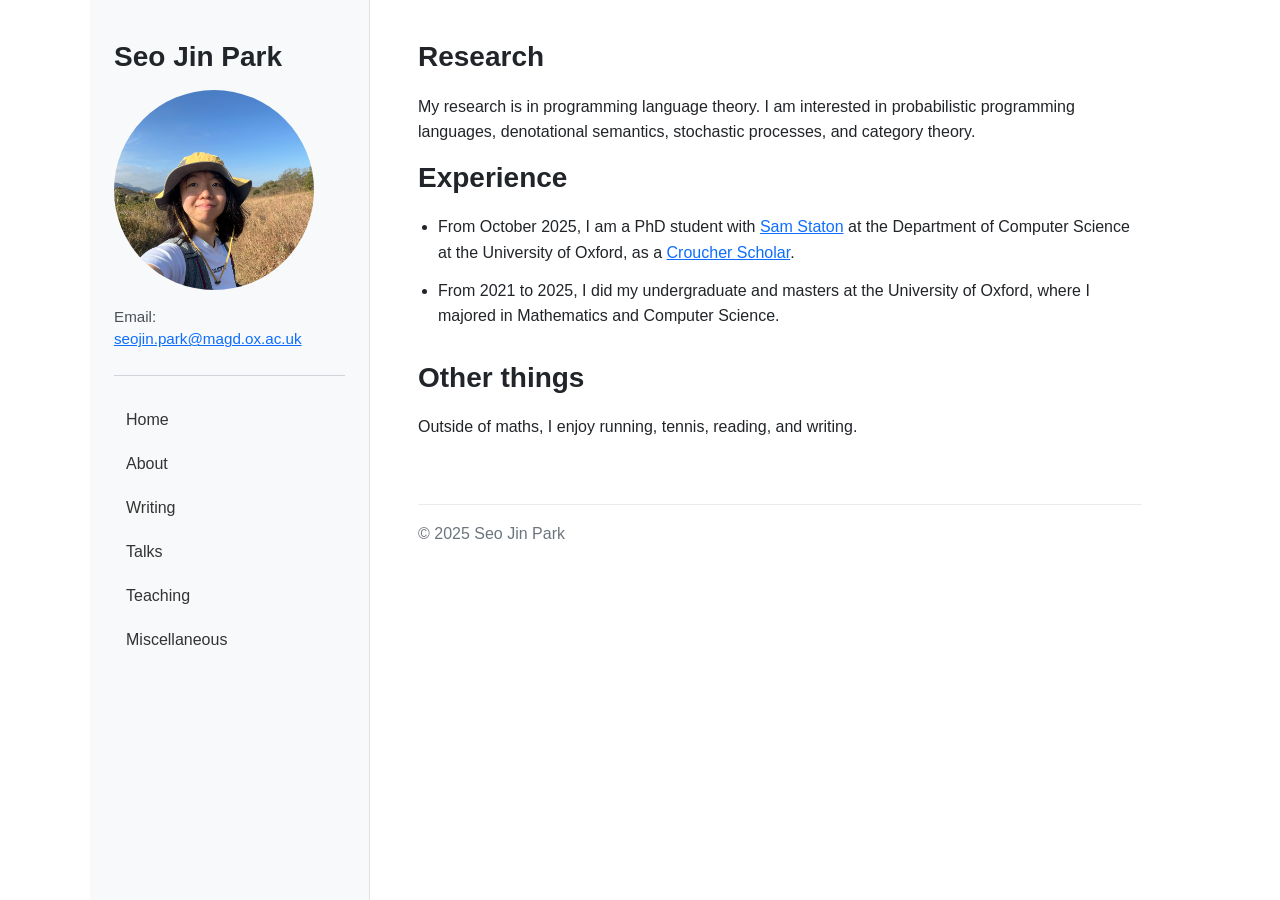
==== about.html @ 9e7c40e5 "updated website" ====
<!DOCTYPE html>
<html lang="en" dir="ltr">
    <head>
        <meta charset="utf-8">
        <meta name="viewport" content="width=device-width, initial-scale=1">
        <link href="https://cdn.jsdelivr.net/npm/bootstrap@5.1.3/dist/css/bootstrap.min.css" rel="stylesheet">
        <script src="https://cdn.jsdelivr.net/npm/bootstrap@5.1.3/dist/js/bootstrap.bundle.min.js"></script>
        <title>Seo Jin Park</title>
        <meta name="google-site-verification" content="sDeYy9p9vc_cwOv38w6abK2fDcySjNankZboPrDuh5E" />
        <link rel="stylesheet" href="style.css">
    </head>
    <body>
        <!-- 1. Enclose everything in layout-container (Controls side margins and centering) -->
        <div class="layout-container">
            
            <!-- Left Sidebar -->
            <nav class="sidebar">
                <div class="profile-section">
                    <h1>Seo Jin Park</h1>
                    <img src="images/profile.jpeg" alt="Seo Jin Park" class="profile-img">
                    <p>Email: <a href="mailto:seojin.park@magd.ox.ac.uk">seojin.park@magd.ox.ac.uk</a></p>
                </div>

                <hr>

                <ul class="nav flex-column sidebar-nav">
                    <li class="nav-item"><a class="nav-link" href="home.html">Home</a></li>
                    <li class="nav-item"><a class="nav-link" href="about.html">About</a></li>
                    <li class="nav-item"><a class="nav-link" href="writing.html">Writing</a></li>
                    <li class="nav-item"><a class="nav-link" href="talks.html">Talks</a></li>
                    <li class="nav-item"><a class="nav-link" href="teaching.html">Teaching</a></li>
                    <li class="nav-item"><a class="nav-link" href="misc.html">Miscellaneous</a></li>
                </ul>
            </nav>

            <!-- Main Content Area -->
            <main class="main-content">
                <h2>Research</h2>
                <p>My research is in programming language theory. I am interested in probabilistic programming languages, denotational semantics, stochastic processes, and category theory.</p>

                <h2>Experience</h2>
                <ul>
                    <li>From October 2025, I am a PhD student with <a href="https://www.cs.ox.ac.uk/people/samuel.staton/main.html">Sam Staton</a> at the Department of Computer Science at the University of Oxford, as a <a href="https://croucher.org.hk/en/fellows-and-scholars/seo-jin-park">Croucher Scholar</a>.</li>
                    <li>From 2021 to 2025, I did my undergraduate and masters at the University of Oxford, where I majored in Mathematics and Computer Science.</li>
                </ul>

                <h2>Other things</h2>
                <p>Outside of maths, I enjoy running, tennis, reading, and writing.</p>

                <footer>
                    <p class="copyright">© 2025 Seo Jin Park</p>
                </footer>
            </main>

        </div>
    </body>
</html>
---- style.css ----
/* ==========================================================================
   Base Page & Layout Setup
   ========================================================================== */

   body {
    margin: 0;
    padding: 0;
    font-family: -apple-system, BlinkMacSystemFont, "Segoe UI", Roboto, "Helvetica Neue", Arial, sans-serif;
    color: #212529;
    background-color: #ffffff;
}

/* Centered container to prevent extreme stretching on large monitors */
.layout-container {
    display: flex;
    max-width: 1100px;
    margin: 0 auto;
    min-height: 100vh;
}

/* ==========================================================================
   Left Sidebar Styling
   ========================================================================== */

.sidebar {
    width: 280px;
    min-width: 280px;
    padding: 2.5rem 1.5rem;
    background-color: #f8f9fa; /* Uniform light grey background */
    border-right: 1px solid #dee2e6;
}

.profile-section h1 {
    font-size: 1.75rem;
    font-weight: 700;
    margin-bottom: 1rem;
}

.profile-img {
  width: 100%;
  max-width: 200px;
  aspect-ratio: 1 / 1;      /* Keeps the image perfectly square */
  object-fit: cover;        /* Prevents image distortion/stretching */
  border-radius: 50%;       /* Makes the square image a perfect circle */
  margin-bottom: 1rem;
  display: block;
}

.profile-section p {
    font-size: 0.95rem;
    margin-bottom: 0.5rem;
    color: #495057;
}

.sidebar hr {
    margin: 1.5rem 0;
    border-top: 1px solid #ced4da;
    opacity: 1;
}

/* Sidebar Navigation Links */
.sidebar-nav {
    padding-left: 0;
    list-style: none;
}

.sidebar-nav .nav-item {
    margin-bottom: 0.25rem;
}

.sidebar-nav .nav-link {
    color: #333333;
    padding: 0.5rem 0.75rem;
    border-radius: 4px;
    text-decoration: none;
    font-weight: 500;
    display: block;
    transition: background-color 0.15s ease-in-out, color 0.15s ease-in-out;
}

.sidebar-nav .nav-link:hover {
    background-color: #e9ecef;
    color: #0d6efd;
}

/* Active link highlighting */
.sidebar-nav .nav-link.active {
    font-weight: 700;
    color: #0d6efd;
    background-color: transparent; /* Set to #e7f1ff if you want a light blue box */
}

/* ==========================================================================
   Main Content Area
   ========================================================================== */

.main-content {
    flex: 1;
    padding: 2.5rem 3rem;
}

.main-content h2 {
    font-size: 1.75rem;
    font-weight: 600;
    margin-top: 0;
    margin-bottom: 1.25rem;
    color: #212529;
}

.main-content p, 
.main-content li {
    font-size: 1rem;
    line-height: 1.6;
}

.main-content ul {
    padding-left: 1.25rem;
    margin-bottom: 2rem;
}

.main-content li {
    margin-bottom: 0.75rem;
}

footer {
    margin-top: 4rem;
    padding-top: 1rem;
    border-top: 1px solid #e9ecef;
    color: #6c757d;
    font-size: 0.875rem;
}

/* ==========================================================================
   Responsive View (Mobile & Tablet)
   ========================================================================== */

@media (max-width: 768px) {
    .layout-container {
        flex-direction: column;
    }
    
    .sidebar {
        width: 100%;
        min-width: auto;
        border-right: none;
        border-bottom: 1px solid #dee2e6;
        padding: 1.5rem;
    }

    .main-content {
        padding: 1.5rem;
    }
}
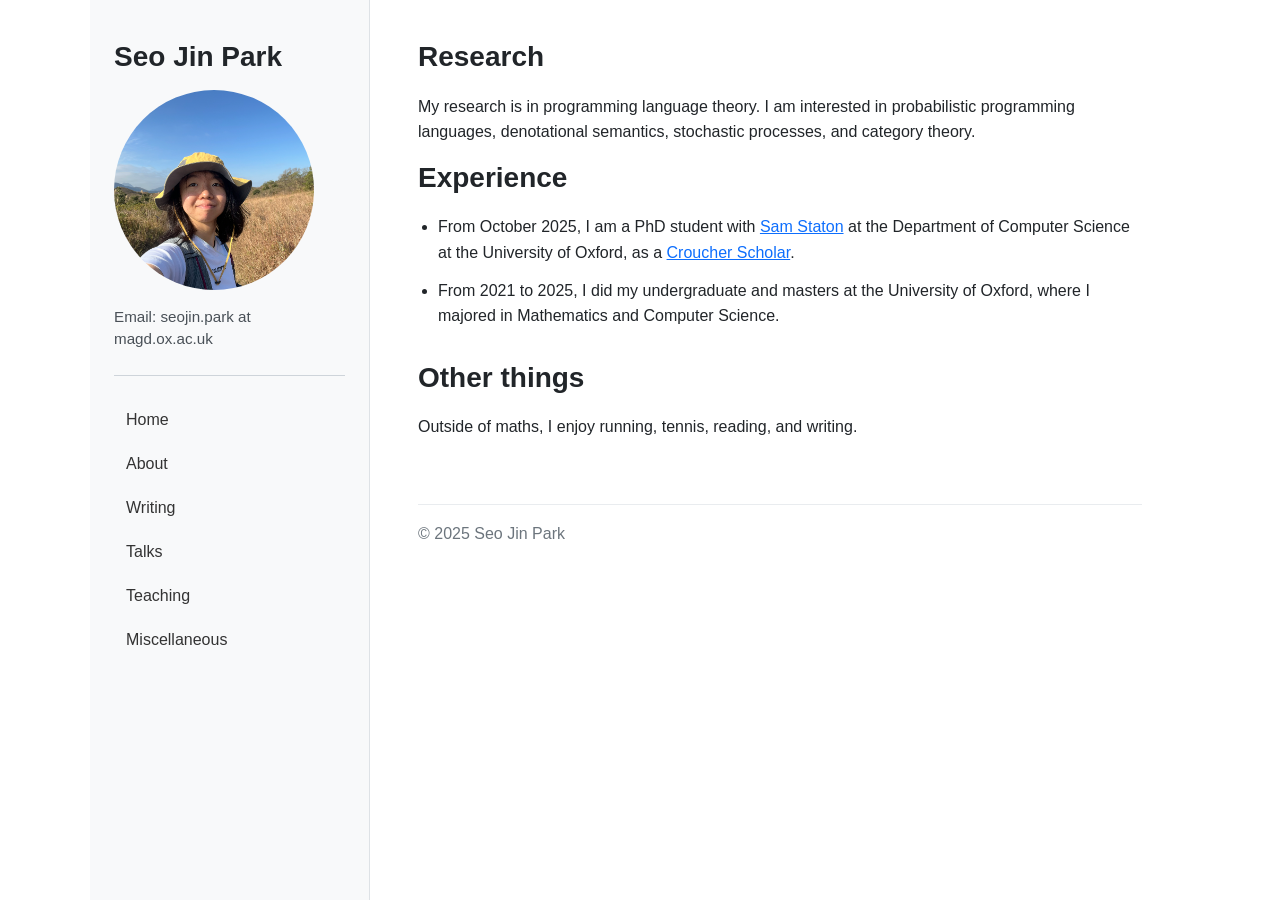
==== commit 4ddb26f4: "email" ====
--- a/about.html
+++ b/about.html
@@ -5,6 +5,8 @@
         <meta name="viewport" content="width=device-width, initial-scale=1">
         <link href="https://cdn.jsdelivr.net/npm/bootstrap@5.1.3/dist/css/bootstrap.min.css" rel="stylesheet">
         <script src="https://cdn.jsdelivr.net/npm/bootstrap@5.1.3/dist/js/bootstrap.bundle.min.js"></script>
+        <!-- Standard Favicon (Browser Tabs) -->
+        <link rel="icon" type="image/png" href="favicon1.png">
         <title>Seo Jin Park</title>
         <meta name="google-site-verification" content="sDeYy9p9vc_cwOv38w6abK2fDcySjNankZboPrDuh5E" />
         <link rel="stylesheet" href="style.css">
@@ -18,13 +20,13 @@
                 <div class="profile-section">
                     <h1>Seo Jin Park</h1>
                     <img src="images/profile.jpeg" alt="Seo Jin Park" class="profile-img">
-                    <p>Email: <a href="mailto:seojin.park@magd.ox.ac.uk">seojin.park@magd.ox.ac.uk</a></p>
+                    <p>Email: seojin.park at magd.ox.ac.uk</p>
                 </div>
 
                 <hr>
 
                 <ul class="nav flex-column sidebar-nav">
-                    <li class="nav-item"><a class="nav-link" href="home.html">Home</a></li>
+                    <li class="nav-item"><a class="nav-link" href="index.html">Home</a></li>
                     <li class="nav-item"><a class="nav-link" href="about.html">About</a></li>
                     <li class="nav-item"><a class="nav-link" href="writing.html">Writing</a></li>
                     <li class="nav-item"><a class="nav-link" href="talks.html">Talks</a></li>
--- a/style.css
+++ b/style.css
@@ -150,4 +150,11 @@
     .main-content {
         padding: 1.5rem;
     }
+}
+
+.circle-icon {
+  width: 32px;            /* Set desired icon width */
+  height: 32px;           /* Match height for 1:1 square ratio */
+  object-fit: cover;      /* Prevents image distortion */
+  border-radius: 50%;     /* Cuts out corners into a circle */
 }
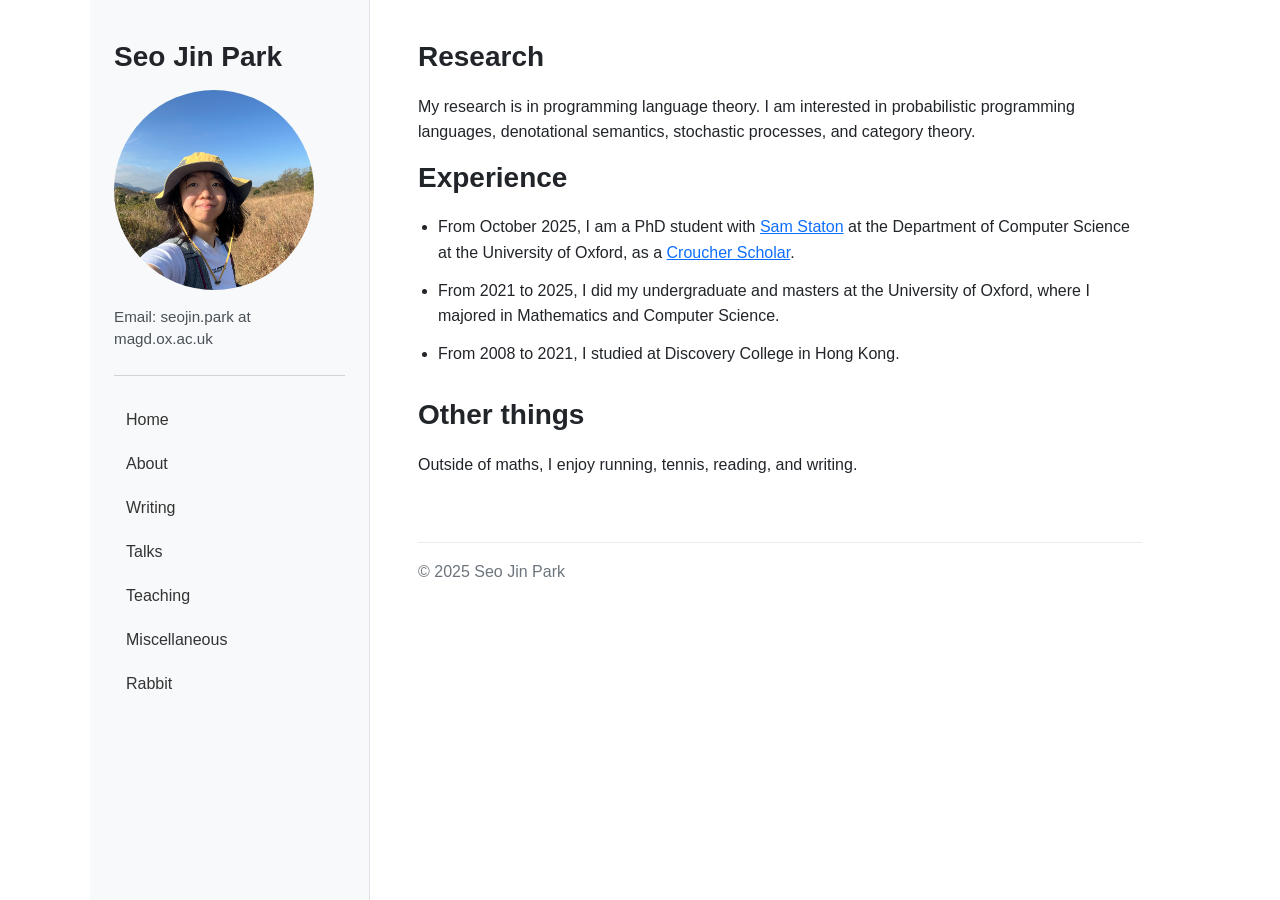
==== commit 34f93194: "added rabbit page" ====
--- a/about.html
+++ b/about.html
@@ -32,6 +32,7 @@
                     <li class="nav-item"><a class="nav-link" href="talks.html">Talks</a></li>
                     <li class="nav-item"><a class="nav-link" href="teaching.html">Teaching</a></li>
                     <li class="nav-item"><a class="nav-link" href="misc.html">Miscellaneous</a></li>
+                    <li class="nav-item"><a class="nav-link" href="rabbit.html">Rabbit</a></li>
                 </ul>
             </nav>
 
@@ -44,6 +45,7 @@
                 <ul>
                     <li>From October 2025, I am a PhD student with <a href="https://www.cs.ox.ac.uk/people/samuel.staton/main.html">Sam Staton</a> at the Department of Computer Science at the University of Oxford, as a <a href="https://croucher.org.hk/en/fellows-and-scholars/seo-jin-park">Croucher Scholar</a>.</li>
                     <li>From 2021 to 2025, I did my undergraduate and masters at the University of Oxford, where I majored in Mathematics and Computer Science.</li>
+                    <li>From 2008 to 2021, I studied at Discovery College in Hong Kong.</li>
                 </ul>
 
                 <h2>Other things</h2>
